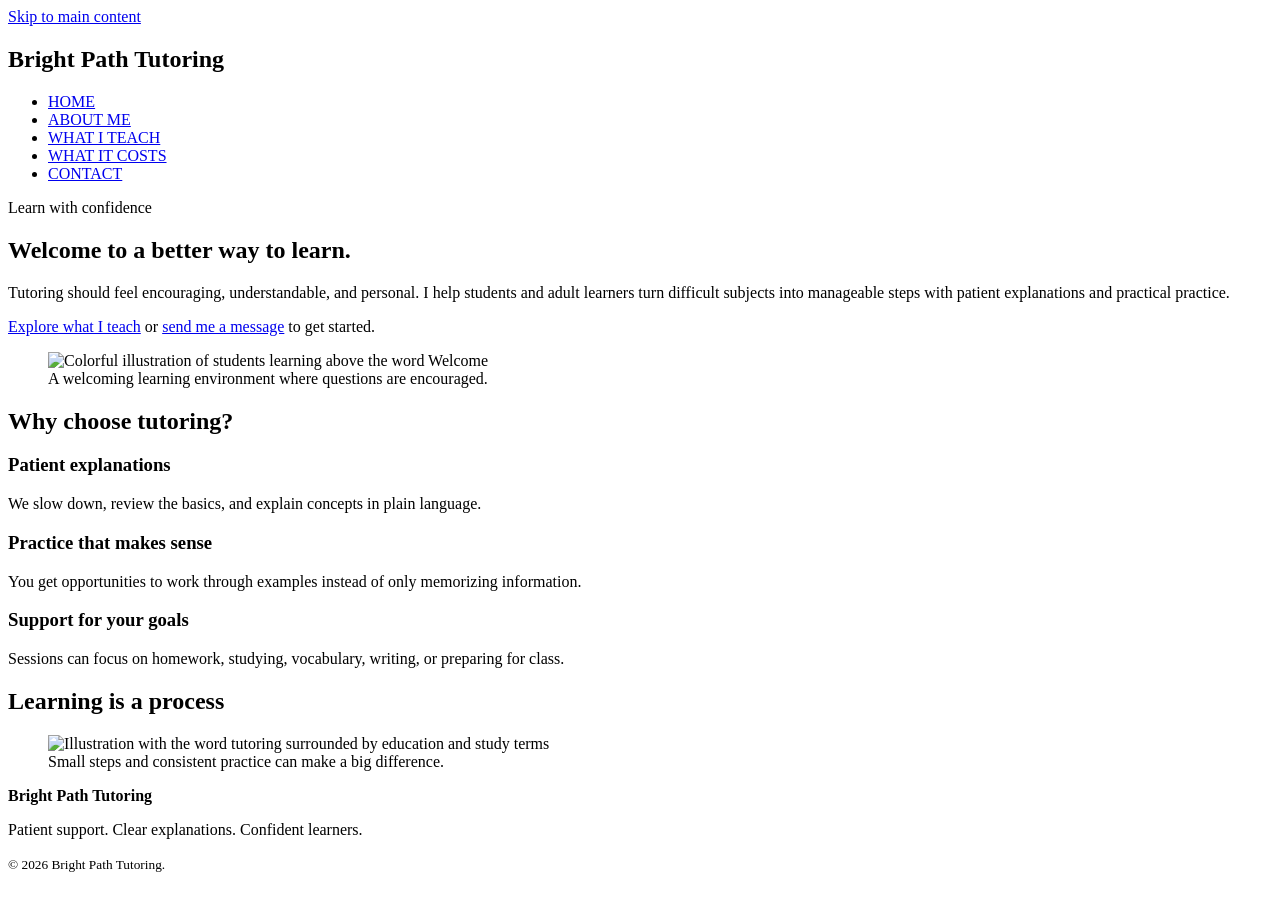
==== index.html @ 372b6a8d "Add files via upload" ====
<!doctype html>
<html lang="en">
<head>
    <meta charset="utf-8">
    <meta name="viewport" content="width=device-width, initial-scale=1">
    <meta name="description" content="Bright Path Tutoring provides friendly, accessible tutoring and academic support.">
    <title>Home | Bright Path Tutoring</title>
    <link rel="stylesheet" type="text/css" href="assets/css/normalize.css">
    <link rel="stylesheet" type="text/css" href="assets/css/style.css">
</head>
<body>
    <a class="skip-link" href="#main-content">Skip to main content</a>

    <header>
        <section>
            <h1>Bright Path Tutoring</h1>
            <nav aria-label="Primary navigation">
                <ul>
                    <li><a href="index.html" aria-current="page">HOME</a></li>
                    <li><a href="about.html">ABOUT ME</a></li>
                    <li><a href="services.html">WHAT I TEACH</a></li>
                    <li><a href="price.html">WHAT IT COSTS</a></li>
                    <li><a href="contact.html">CONTACT</a></li>
                </ul>
            </nav>
        </section>
    </header>

    <main id="main-content">

        <section>
            <article>
                <p>Learn with confidence</p>
                <h2>Welcome to a better way to learn.</h2>
                <p>
                    Tutoring should feel encouraging, understandable, and personal.
                    I help students and adult learners turn difficult subjects into
                    manageable steps with patient explanations and practical practice.
                </p>
                <p>
                    <a href="services.html">Explore what I teach</a> or
                    <a href="contact.html">send me a message</a> to get started.
                </p>
            </article>
            <figure>
                <img src="assets/images/welcome.jpg" width="1300" height="816"
                     alt="Colorful illustration of students learning above the word Welcome">
                <figcaption>A welcoming learning environment where questions are encouraged.</figcaption>
            </figure>
        </section>

        <section aria-labelledby="home-benefits">
            <h2 id="home-benefits">Why choose tutoring?</h2>
            <article>
                <h3>Patient explanations</h3>
                <p>We slow down, review the basics, and explain concepts in plain language.</p>
            </article>
            <article>
                <h3>Practice that makes sense</h3>
                <p>You get opportunities to work through examples instead of only memorizing information.</p>
            </article>
            <article>
                <h3>Support for your goals</h3>
                <p>Sessions can focus on homework, studying, vocabulary, writing, or preparing for class.</p>
            </article>
        </section>

        <section aria-labelledby="home-tutoring">
            <h2 id="home-tutoring">Learning is a process</h2>
            <figure>
                <img src="assets/images/tutoring.jpg" width="515" height="388"
                     alt="Illustration with the word tutoring surrounded by education and study terms">
                <figcaption>Small steps and consistent practice can make a big difference.</figcaption>
            </figure>
        </section>

    </main>

    <footer>
        <section>
            <p><strong>Bright Path Tutoring</strong></p>
            <p>Patient support. Clear explanations. Confident learners.</p>
            <small>&copy; <span data-year></span> Bright Path Tutoring.</small>
        </section>
    </footer>

    <script>
        // Embedded JavaScript: keep the footer year current and provide a small
        // client-side check before the contact form is submitted.
        document.querySelectorAll("[data-year]").forEach(function (element) {
            element.textContent = new Date().getFullYear();
        });

        const form = document.querySelector("form");
        if (form) {
            form.addEventListener("submit", function (event) {
                if (!form.checkValidity()) {
                    event.preventDefault();
                    form.reportValidity();
                }
            });
        }
    </script>
</body>
</html>
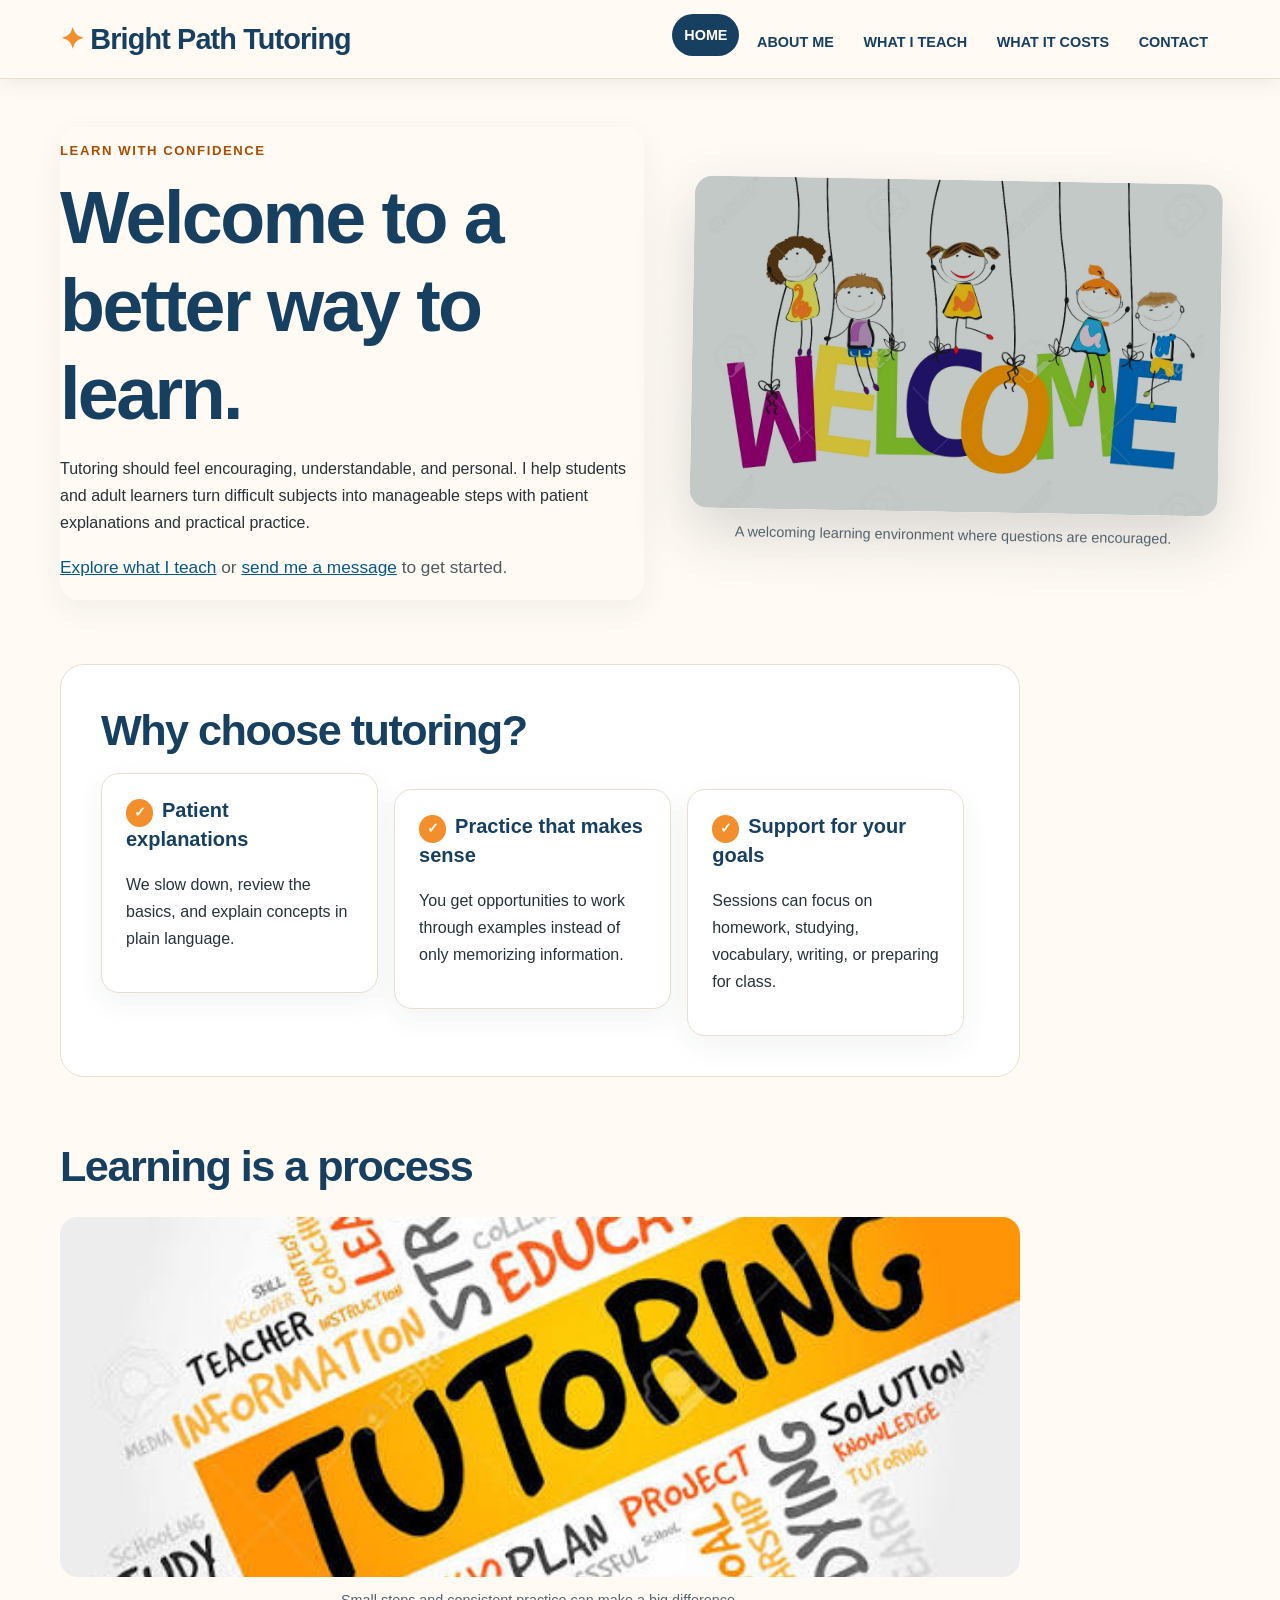
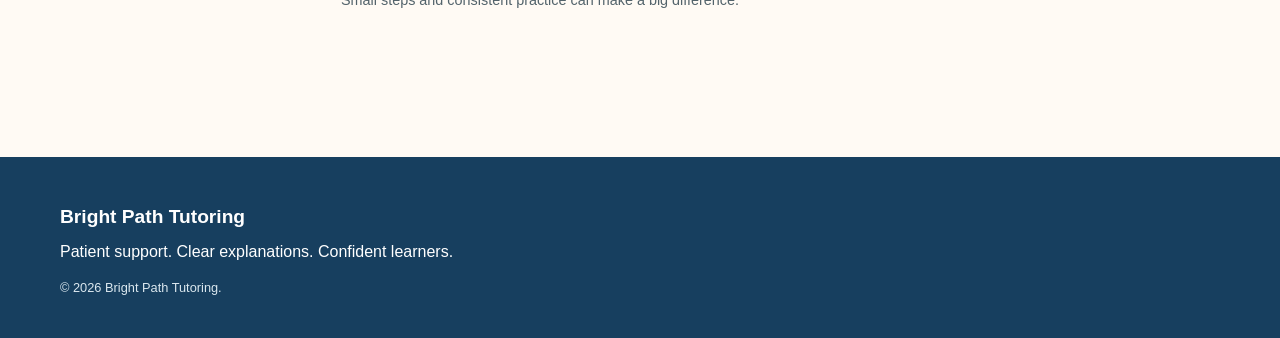
==== commit 96b8738a: "Update image paths and stylesheet links in index.html" ====
--- a/index.html
+++ b/index.html
@@ -5,8 +5,8 @@
     <meta name="viewport" content="width=device-width, initial-scale=1">
     <meta name="description" content="Bright Path Tutoring provides friendly, accessible tutoring and academic support.">
     <title>Home | Bright Path Tutoring</title>
-    <link rel="stylesheet" type="text/css" href="assets/css/normalize.css">
-    <link rel="stylesheet" type="text/css" href="assets/css/style.css">
+    <link rel="stylesheet" type="text/css" href="normalize.css">
+    <link rel="stylesheet" type="text/css" href="style.css">
 </head>
 <body>
     <a class="skip-link" href="#main-content">Skip to main content</a>
@@ -43,7 +43,7 @@
                 </p>
             </article>
             <figure>
-                <img src="assets/images/welcome.jpg" width="1300" height="816"
+                <img src="welcome.jpg" width="1300" height="816"
                      alt="Colorful illustration of students learning above the word Welcome">
                 <figcaption>A welcoming learning environment where questions are encouraged.</figcaption>
             </figure>
@@ -68,7 +68,7 @@
         <section aria-labelledby="home-tutoring">
             <h2 id="home-tutoring">Learning is a process</h2>
             <figure>
-                <img src="assets/images/tutoring.jpg" width="515" height="388"
+                <img src="tutoring.jpg" width="515" height="388"
                      alt="Illustration with the word tutoring surrounded by education and study terms">
                 <figcaption>Small steps and consistent practice can make a big difference.</figcaption>
             </figure>
--- a/style.css
+++ b/style.css
@@ -0,0 +1,498 @@
+/* =========================================================
+   Bright Path Tutoring
+   Responsive + accessibility-focused stylesheet
+   ========================================================= */
+
+* {
+    box-sizing: border-box;
+}
+
+html {
+    scroll-behavior: smooth;
+}
+
+body {
+    margin: 0;
+    background: #fffaf4;
+    color: #263238;
+    font-family: Arial, Helvetica, sans-serif;
+    font-size: 1rem;
+    line-height: 1.7;
+}
+
+header {
+    position: sticky;
+    top: 0;
+    z-index: 20;
+    background: rgba(255, 250, 244, 0.97);
+    border-bottom: 1px solid #eaded1;
+    box-shadow: 0 4px 18px rgba(38, 50, 56, 0.08);
+}
+
+header > section,
+main,
+footer > section {
+    width: min(1160px, 92%);
+    margin-inline: auto;
+}
+
+header > section {
+    min-height: 78px;
+    display: flex;
+    align-items: center;
+    justify-content: space-between;
+    gap: 2rem;
+}
+
+header h1 {
+    margin: 0;
+    color: #173f5f;
+    font-size: clamp(1.35rem, 3vw, 1.8rem);
+    letter-spacing: -0.03em;
+}
+
+header h1::before {
+    content: "✦";
+    margin-right: .45rem;
+    color: #f28e2b;
+}
+
+nav ul {
+    display: flex;
+    flex-wrap: wrap;
+    justify-content: flex-end;
+    gap: .25rem .35rem;
+    margin: 0;
+    padding: 0;
+    list-style: none;
+}
+
+nav a {
+    display: block;
+    padding: .55rem .75rem;
+    color: #173f5f;
+    font-weight: 700;
+    font-size: .9rem;
+    text-decoration: none;
+    border-radius: 999px;
+}
+
+nav a:hover {
+    background: #fff0df;
+    color: #a94d00;
+}
+
+nav a[aria-current="page"] {
+    background: #173f5f;
+    color: #ffffff;
+}
+
+a {
+    color: #075985;
+}
+
+a:hover {
+    color: #a94d00;
+}
+
+a:focus-visible,
+button:focus-visible,
+input:focus-visible,
+textarea:focus-visible,
+select:focus-visible {
+    outline: 4px solid #f2b134;
+    outline-offset: 3px;
+}
+
+.skip-link {
+    position: absolute;
+    left: -9999px;
+    top: 0;
+    z-index: 100;
+    padding: .8rem 1rem;
+    background: #ffffff;
+    color: #173f5f;
+    border: 3px solid #173f5f;
+    border-radius: 0 0 8px 8px;
+    font-weight: 700;
+}
+
+.skip-link:focus {
+    left: 1rem;
+    top: 0;
+}
+
+main {
+    padding: 3rem 0 5rem;
+}
+
+main > section {
+    margin-bottom: 4rem;
+}
+
+main > section:first-child {
+    min-height: 420px;
+    display: grid;
+    grid-template-columns: 1.05fr .95fr;
+    align-items: center;
+    gap: 3rem;
+}
+
+main > section:first-child article {
+    border: 0;
+    padding: 0;
+    background: transparent;
+}
+
+main > section:first-child figure {
+    transform: rotate(1deg);
+}
+
+main > section:first-child figure img {
+    box-shadow: 0 24px 60px rgba(38, 50, 56, .18);
+}
+
+main > section:nth-of-type(2) {
+    background: #ffffff;
+    padding: 2.5rem;
+    border: 1px solid #eaded1;
+    border-radius: 24px;
+}
+
+main > section:nth-of-type(2) > article {
+    display: inline-block;
+    width: calc(33.333% - 1rem);
+    margin-right: .75rem;
+    vertical-align: top;
+}
+
+main > section:nth-of-type(2) > article:last-child {
+    margin-right: 0;
+}
+
+h2,
+h3 {
+    color: #173f5f;
+    line-height: 1.2;
+}
+
+h2 {
+    margin: 0 0 1rem;
+    font-size: clamp(1.75rem, 4vw, 2.7rem);
+    letter-spacing: -0.035em;
+}
+
+h3 {
+    margin-top: 0;
+    font-size: 1.25rem;
+}
+
+p {
+    max-width: 72ch;
+}
+
+main > section:first-child p:first-child {
+    margin-bottom: .7rem;
+    color: #a94d00;
+    font-weight: 800;
+    text-transform: uppercase;
+    letter-spacing: .12em;
+    font-size: .82rem;
+}
+
+main > section:first-child p:nth-of-type(1) + h2 {
+    font-size: clamp(2.25rem, 6vw, 4.6rem);
+}
+
+main > section:first-child p:last-of-type {
+    font-size: 1.08rem;
+    color: #4d5b61;
+}
+
+article {
+    background: #ffffff;
+    border: 1px solid #eaded1;
+    border-radius: 18px;
+    padding: 1.5rem;
+    box-shadow: 0 10px 30px rgba(38, 50, 56, .06);
+}
+
+article + article {
+    margin-top: 1rem;
+}
+
+figure {
+    margin: 0;
+}
+
+figure img {
+    display: block;
+    width: 100%;
+    height: auto;
+    max-height: 480px;
+    object-fit: cover;
+    border-radius: 18px;
+}
+
+figcaption {
+    margin-top: .7rem;
+    color: #53636b;
+    font-size: .9rem;
+    text-align: center;
+}
+
+main > section:not(:first-child) > figure {
+    margin: 1.5rem 0;
+}
+
+main > section:not(:first-child) > figure img {
+    max-height: 360px;
+}
+
+ul,
+ol {
+    padding-left: 1.4rem;
+}
+
+li + li {
+    margin-top: .45rem;
+}
+
+.notice,
+aside {
+    margin-top: 2rem;
+    padding: 1.5rem;
+    background: #eef7f3;
+    border: 1px solid #b9ddd1;
+    border-left: 6px solid #2a9d8f;
+    border-radius: 14px;
+}
+
+main > section:nth-of-type(2) article h3::before {
+    content: "✓";
+    display: inline-grid;
+    place-items: center;
+    width: 1.7rem;
+    height: 1.7rem;
+    margin-right: .55rem;
+    border-radius: 50%;
+    background: #f28e2b;
+    color: #ffffff;
+    font-size: .85rem;
+}
+
+table {
+    width: 100%;
+    margin-top: 1.5rem;
+    border-collapse: separate;
+    border-spacing: 0;
+    overflow: hidden;
+    background: #ffffff;
+    border: 1px solid #d8c9bb;
+    border-radius: 16px;
+}
+
+caption {
+    padding-bottom: .8rem;
+    text-align: left;
+    font-weight: 700;
+    color: #173f5f;
+}
+
+th,
+td {
+    padding: 1rem;
+    border-right: 1px solid #d8c9bb;
+    border-bottom: 1px solid #d8c9bb;
+    text-align: left;
+    vertical-align: top;
+}
+
+th:last-child,
+td:last-child {
+    border-right: 0;
+}
+
+tbody tr:last-child th,
+tbody tr:last-child td {
+    border-bottom: 0;
+}
+
+thead th {
+    background: #173f5f;
+    color: #ffffff;
+}
+
+.price {
+    color: #a94d00;
+    font-size: 1.25rem;
+    font-weight: 800;
+}
+
+form {
+    max-width: 760px;
+    padding: 2rem;
+    background: #ffffff;
+    border: 1px solid #eaded1;
+    border-radius: 20px;
+    box-shadow: 0 15px 40px rgba(38, 50, 56, .08);
+}
+
+fieldset {
+    border: 0;
+    padding: 0;
+    margin: 0;
+}
+
+legend {
+    margin-bottom: 1rem;
+    color: #173f5f;
+    font-size: 1.35rem;
+    font-weight: 800;
+}
+
+label {
+    display: block;
+    margin-top: 1rem;
+    color: #263238;
+    font-weight: 700;
+}
+
+input,
+textarea,
+select {
+    width: 100%;
+    margin-top: .4rem;
+    padding: .85rem 1rem;
+    border: 2px solid #aeb9bf;
+    border-radius: 9px;
+    background: #ffffff;
+    color: #263238;
+    font: inherit;
+}
+
+textarea {
+    min-height: 170px;
+    resize: vertical;
+}
+
+button {
+    margin-top: 1.25rem;
+    padding: .85rem 1.4rem;
+    border: 2px solid #173f5f;
+    border-radius: 999px;
+    background: #173f5f;
+    color: #ffffff;
+    font: inherit;
+    font-weight: 800;
+    cursor: pointer;
+}
+
+button:hover {
+    background: #a94d00;
+    border-color: #a94d00;
+}
+
+main > section > h2 + p {
+    font-size: 1.08rem;
+    color: #53636b;
+}
+
+main > section:has(> h2) {
+    max-width: 960px;
+}
+
+main > section:has(> h2) figure {
+    margin: 2rem 0;
+}
+
+main > section:has(> h2) figure img {
+    max-height: 420px;
+}
+
+footer {
+    background: #173f5f;
+    color: #ffffff;
+    padding: 2.5rem 0;
+}
+
+footer strong {
+    color: #ffffff;
+    font-size: 1.2rem;
+}
+
+footer p {
+    margin: .25rem 0;
+}
+
+footer small {
+    display: block;
+    margin-top: .75rem;
+    color: #dbe8ef;
+}
+
+@media (max-width: 850px) {
+    header > section {
+        display: block;
+        padding: 1rem 0;
+    }
+
+    nav ul {
+        justify-content: flex-start;
+        margin-top: .8rem;
+    }
+
+    main {
+        padding-top: 2rem;
+    }
+
+    main > section:first-child {
+        grid-template-columns: 1fr;
+        gap: 2rem;
+    }
+
+    main > section:nth-of-type(2) > article {
+        display: block;
+        width: 100%;
+        margin-right: 0;
+    }
+
+    main > section:nth-of-type(2) > article + article {
+        margin-top: 1rem;
+    }
+}
+
+@media (max-width: 600px) {
+    nav a {
+        padding: .45rem .55rem;
+        font-size: .78rem;
+    }
+
+    main > section:nth-of-type(2) {
+        padding: 1.25rem;
+        border-radius: 16px;
+    }
+
+    form {
+        padding: 1.25rem;
+    }
+
+    table {
+        font-size: .9rem;
+    }
+
+    th,
+    td {
+        padding: .7rem;
+    }
+}
+
+@media (prefers-reduced-motion: reduce) {
+    html {
+        scroll-behavior: auto;
+    }
+
+    * {
+        scroll-behavior: auto !important;
+    }
+}
